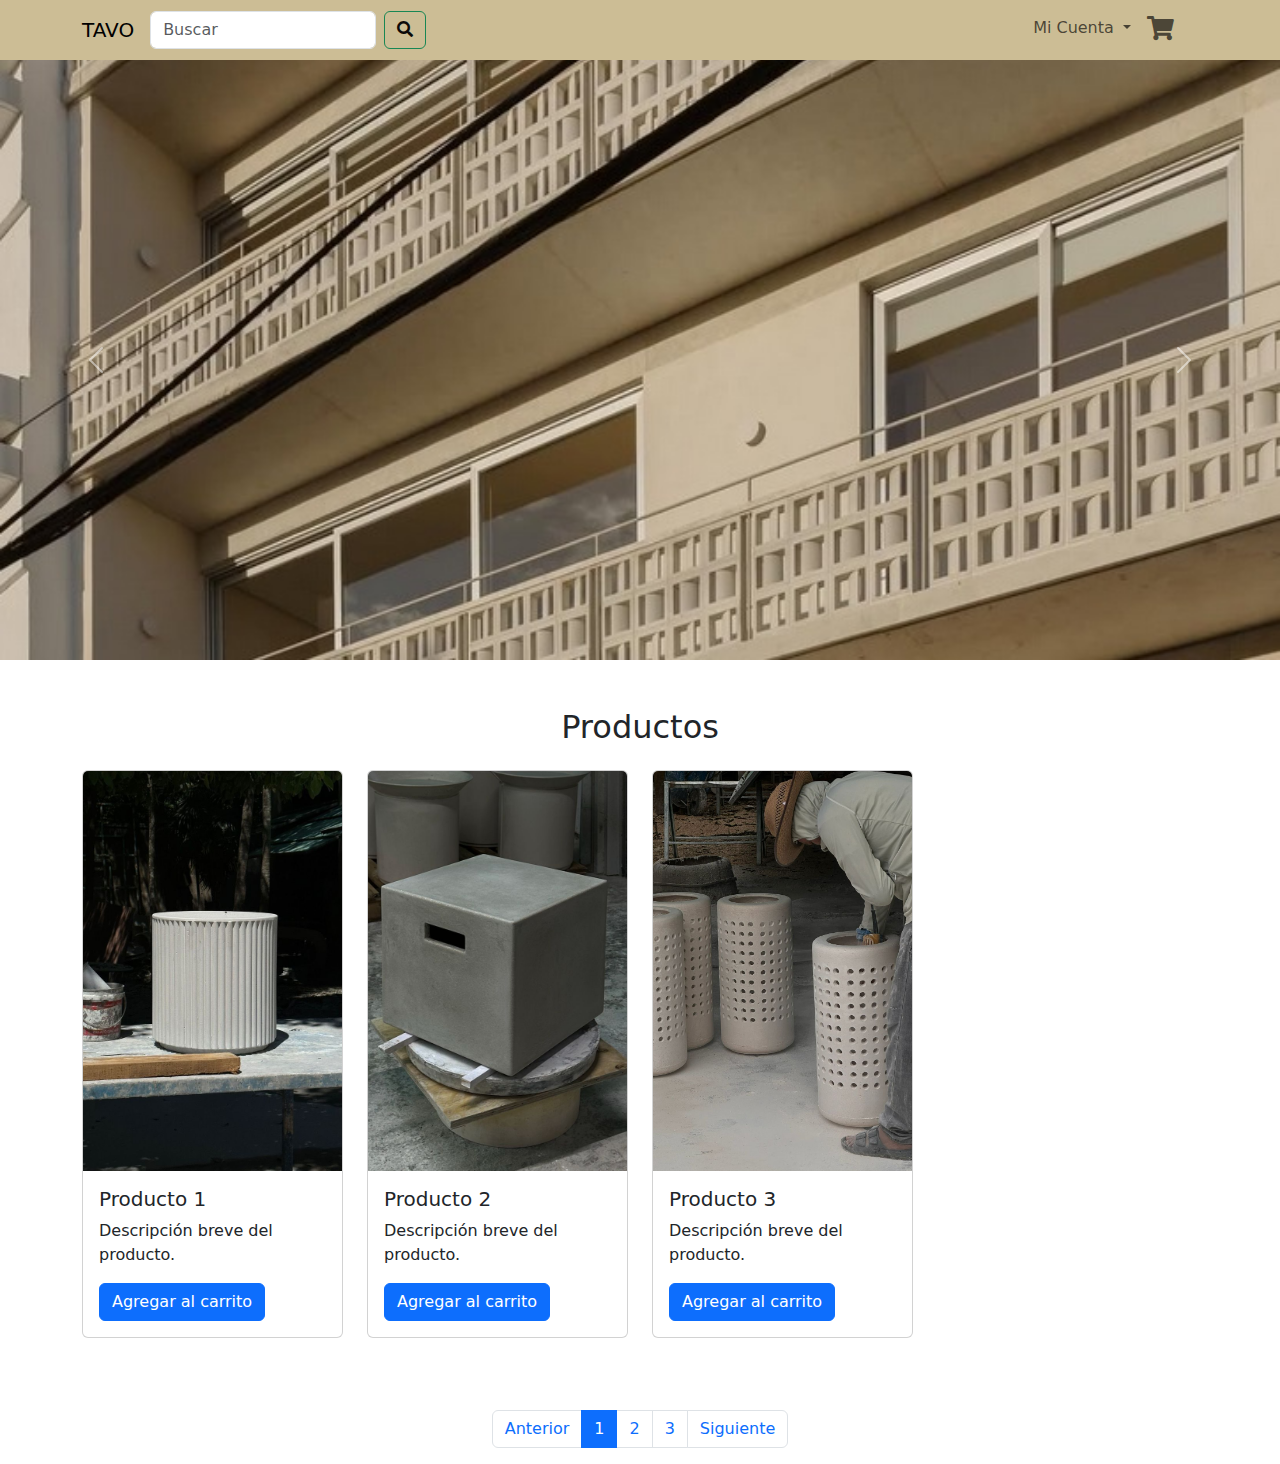
==== index.html @ ab13b632 "commit final" ====
<!DOCTYPE html>
<html lang="en">
<head>
    <meta charset="UTF-8">
    <meta name="viewport" content="width=device-width, initial-scale=1.0">
    <title>Document</title>
    <link rel="stylesheet" href="css/styles.css">
    <link href="https://cdn.jsdelivr.net/npm/bootstrap@5.3.0/dist/css/bootstrap.min.css" rel="stylesheet">
    <link href="https://cdnjs.cloudflare.com/ajax/libs/font-awesome/5.15.4/css/all.min.css" rel="stylesheet">
    <script src="https://cdn.jsdelivr.net/npm/bootstrap@5.3.0/dist/js/bootstrap.bundle.min.js"></script>
</head>

<body>
   <!-- Navbar -->
    <nav class="navbar navbar-expand-lg" id="mi-navbar">
        <div class="container">

            <a class="navbar-brand" href="#">TAVO</a>

             <!-- Barra de búsqueda -->
             <form class="d-flex me-3">
                <input class="form-control me-2" type="search" placeholder="Buscar" aria-label="Buscar">
                <button class="btn btn-outline-success" type="submit">
                    <i class="fas fa-search lupa-icon"></i>
                </button>
            </form>


            <button class="navbar-toggler" type="button" data-bs-toggle="collapse" data-bs-target="#navbarNav">
                <span class="navbar-toggler-icon"></span>
            </button>

            <div class="collapse navbar-collapse" id="navbarNav">
                <ul class="navbar-nav ms-auto">
                    <!-- Dropdown para Mi Cuenta -->
                    <li class="nav-item dropdown">
                        <a class="nav-link dropdown-toggle" href="#" id="navbarDropdown" role="button" data-bs-toggle="dropdown" aria-expanded="false">
                            Mi Cuenta
                        </a>
                        <ul class="dropdown-menu" aria-labelledby="navbarDropdown">
                            <li><a class="dropdown-item" href="#" data-bs-toggle="modal" data-bs-target="#loginModal">Iniciar sesión</a></li>
                            <li><a class="dropdown-item" href="#" data-bs-toggle="modal" data-bs-target="#registerModal">Registrarse</a></li>
                            <li><a class="dropdown-item" href="orders.html">Mis Pedidos</a></li>
                        </ul>
                    </li>
                    <!-- Ícono del carrito de compras -->
                    <li class="nav-item d-flex align-items-center">
                        <a href="shopping_cart.html" class="nav-link">
                        <i class="fas fa-shopping-cart" style="font-size: 1.5rem;"></i>
                    </li>
                </ul>
            </div>
        </div>
    </nav>



    <!-- Modal de Ingreso -->
    <div class="modal fade" id="loginModal" tabindex="-1" aria-labelledby="loginModalLabel" aria-hidden="true">
        <div class="modal-dialog">
            <div class="modal-content">
                <div class="modal-header">
                    <h5 class="modal-title" id="loginModalLabel">Ingresar</h5>
                    <button type="button" class="btn-close" data-bs-dismiss="modal" aria-label="Close"></button>
                </div>
                <div class="modal-body">
                    <form>
                        <div class="mb-3">
                            <label for="email" class="form-label">Correo</label>
                            <div class="input-group">
                                <input type="email" class="form-control" id="email" placeholder="Ingresa tu correo" required>
                                <span class="input-group-text"><i class="fas fa-user"></i></span>
                            </div>
                        </div>
                        <div class="mb-3">
                            <label for="password" class="form-label">Password</label>
                            <div class="input-group">
                                <input type="password" class="form-control" id="password" placeholder="Ingresa tu contraseña" required>
                                <span class="input-group-text"><i class="fas fa-key"></i></span>
                            </div>
                        </div>
                        <div class="d-flex justify-content-center">
                            <button type="submit" class="btn btn-success w-100">Login</button>
                        </div>
                    </form>
                </div>
                <div class="modal-footer d-flex justify-content-end">
                    <span>No tienes cuenta? <a href="#" data-bs-dismiss="modal" data-bs-toggle="modal" data-bs-target="#registerModal">Regístrate aquí</a></span>
                </div>
            </div>
        </div>
    </div>

    <!-- Modal de Registro -->
    <div class="modal fade" id="registerModal" tabindex="-1" aria-labelledby="registerModalLabel" aria-hidden="true">
        <div class="modal-dialog">
            <div class="modal-content">
                <div class="modal-header">
                    <h5 class="modal-title" id="registerModalLabel">Registrar usuario</h5>
                    <button type="button" class="btn-close" data-bs-dismiss="modal" aria-label="Close"></button>
                </div>
                <div class="modal-body">
                    <form>
                        <div class="row mb-3">
                            <div class="col-6">
                                <input type="text" class="form-control" placeholder="Nombre(s)" required pattern="[A-Za-zÁÉÍÓÚáéíóúÑñ\s]+" title="Solo letras y espacios">
                            </div>
                            <div class="col-6">
                                <input type="text" class="form-control" placeholder="Apellidos" required pattern="[A-Za-zÁÉÍÓÚáéíóúÑñ\s]+" title="Solo letras y espacios">
                            </div>
                        </div>
                        <div class="mb-3">
                            <input type="email" class="form-control" placeholder="Tu correo" required>
                        </div>
                        <div class="mb-3">
                            <input type="password" class="form-control" placeholder="Contraseña" required 
                                pattern="(?=.*\d)(?=.*[a-z])(?=.*[A-Z]).{6,}" 
                                title="Debe contener al menos una mayúscula, una minúscula, un número y mínimo 6 caracteres">
                        </div>
                        <div class="mb-3">
                            <input type="password" class="form-control" placeholder="Confirmar contraseña" required>
                        </div>
                        <div class="d-flex justify-content-center">
                            <button type="submit" class="btn btn-success w-100">Registrarse</button>
                        </div>
                    </form>
                </div>
            </div>
        </div>
    </div>

    <!-- Carrusel -->
    <div id="carouselExample" class="carousel slide" data-bs-ride="carousel">
        <div class="carousel-inner">
            <div class="carousel-item active">
                <img src="img/construccion1.jpg" class="d-block w-100" alt="Slide 1">
            </div>
            <div class="carousel-item">
                <img src="img/taller2.jpg" class="d-block w-100" alt="Slide 2">
            </div>
            <div class="carousel-item">
                <img src="img/taller3.jpg" class="d-block w-100" alt="Slide 3">
            </div>
        </div>
        <button class="carousel-control-prev" type="button" data-bs-target="#carouselExample" data-bs-slide="prev">
            <span class="carousel-control-prev-icon"></span>
        </button>
        <button class="carousel-control-next" type="button" data-bs-target="#carouselExample" data-bs-slide="next">
            <span class="carousel-control-next-icon"></span>
        </button>
    </div>

     <!-- Sección de Productos -->
     <div class="container my-5">
        <h2 class="text-center mb-4">Productos</h2>
        <div class="row d-flex align-items-stretch">
            <div class="col-md-3 col-sm-6 mb-4">
                <div class="card h-100">
                    <img src="img/producto1.jpg" class="card-img-top" alt="Producto">
                    <div class="card-body">
                        <h5 class="card-title">Producto 1</h5>
                        <p class="card-text">Descripción breve del producto.</p>
                        <a href="#" class="btn btn-primary">Agregar al carrito</a>
                    </div>
                </div>
            </div>
            <div class="col-md-3 col-sm-6 mb-4">
                <div class="card h-100">
                    <img src="img/producto2.jpg" class="card-img-top" alt="Producto">
                    <div class="card-body">
                        <h5 class="card-title">Producto 2</h5>
                        <p class="card-text">Descripción breve del producto.</p>
                        <a href="#" class="btn btn-primary">Agregar al carrito</a>
                    </div>
                </div>
            </div>
            <div class="col-md-3 col-sm-6 mb-4">
                <div class="card h-100">
                    <img src="img/producto3.jpg" class="card-img-top" alt="Producto">
                    <div class="card-body">
                        <h5 class="card-title">Producto 3</h5>
                        <p class="card-text">Descripción breve del producto.</p>
                        <a href="#" class="btn btn-primary">Agregar al carrito</a>
                    </div>
                </div>
            </div>
            <!-- Repetir para más productos -->
        </div>
    </div>
    
    <!-- Paginación -->
    <nav>
        <ul class="pagination justify-content-center">
            <li class="page-item"><a class="page-link" href="#">Anterior</a></li>
            <li class="page-item active"><a class="page-link" href="#">1</a></li>
            <li class="page-item"><a class="page-link" href="#">2</a></li>
            <li class="page-item"><a class="page-link" href="#">3</a></li>
            <li class="page-item"><a class="page-link" href="#">Siguiente</a></li>
        </ul>
    </nav>
</body>
</html>
---- css/styles.css ----
.card-img-top {
    width: 100%;
    height: 400px; 
    object-fit: cover; 
}

#carouselExample {
    position: relative;
    width: 100%; 
    overflow: hidden; 
    height: 600px; 
}


#carouselExample .carousel-item img {
    width: 100%;
    height: 600px; 
    object-fit: cover;
    object-position: bottom center; 
}

#mi-navbar {
    background-color: #ccbd95; 
}

.lupa-icon {
    color: #0c0a09; 
}

.product-image {
    width: 150px;  
    height: 150px; 
    object-fit: cover; 
}

.media-right img {
    width: 1000px; 
    height: 300px; 
    object-fit: cover; 
}
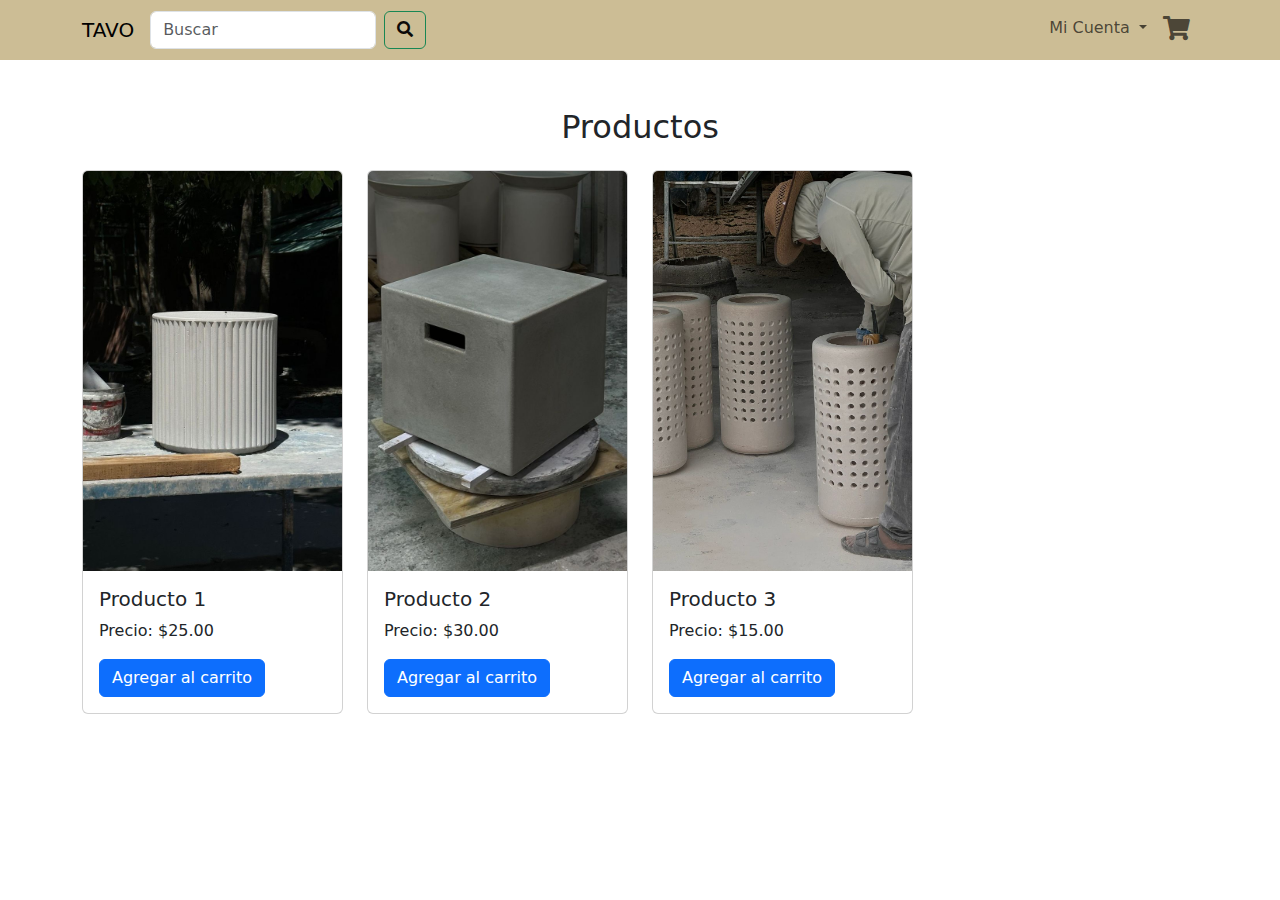
==== commit 8a064447: "nombre" ====
--- a/index.html
+++ b/index.html
@@ -3,36 +3,28 @@
 <head>
     <meta charset="UTF-8">
     <meta name="viewport" content="width=device-width, initial-scale=1.0">
-    <title>Document</title>
-    <link rel="stylesheet" href="css/styles.css">
+    <title>TAVO</title>
+    <link rel="stylesheet" href="../css/styles.css">
     <link href="https://cdn.jsdelivr.net/npm/bootstrap@5.3.0/dist/css/bootstrap.min.css" rel="stylesheet">
     <link href="https://cdnjs.cloudflare.com/ajax/libs/font-awesome/5.15.4/css/all.min.css" rel="stylesheet">
     <script src="https://cdn.jsdelivr.net/npm/bootstrap@5.3.0/dist/js/bootstrap.bundle.min.js"></script>
+    <script src="../js/ecommerce.js"></script>
 </head>
-
 <body>
-   <!-- Navbar -->
     <nav class="navbar navbar-expand-lg" id="mi-navbar">
         <div class="container">
-
-            <a class="navbar-brand" href="#">TAVO</a>
-
-             <!-- Barra de búsqueda -->
-             <form class="d-flex me-3">
+            <a class="navbar-brand" href="index.html">TAVO</a>
+            <form class="d-flex me-3">
                 <input class="form-control me-2" type="search" placeholder="Buscar" aria-label="Buscar">
                 <button class="btn btn-outline-success" type="submit">
                     <i class="fas fa-search lupa-icon"></i>
                 </button>
             </form>
-
-
             <button class="navbar-toggler" type="button" data-bs-toggle="collapse" data-bs-target="#navbarNav">
                 <span class="navbar-toggler-icon"></span>
             </button>
-
             <div class="collapse navbar-collapse" id="navbarNav">
                 <ul class="navbar-nav ms-auto">
-                    <!-- Dropdown para Mi Cuenta -->
                     <li class="nav-item dropdown">
                         <a class="nav-link dropdown-toggle" href="#" id="navbarDropdown" role="button" data-bs-toggle="dropdown" aria-expanded="false">
                             Mi Cuenta
@@ -43,17 +35,24 @@
                             <li><a class="dropdown-item" href="orders.html">Mis Pedidos</a></li>
                         </ul>
                     </li>
-                    <!-- Ícono del carrito de compras -->
                     <li class="nav-item d-flex align-items-center">
                         <a href="shopping_cart.html" class="nav-link">
-                        <i class="fas fa-shopping-cart" style="font-size: 1.5rem;"></i>
+                            <i class="fas fa-shopping-cart" style="font-size: 1.5rem;"></i>
+                        </a>
                     </li>
                 </ul>
             </div>
         </div>
     </nav>
 
-
+    
+    <!-- Carrusel de Productos -->
+    <div class="container my-5">
+        <h2 class="text-center mb-4">Productos</h2>
+        <div id="carouselProducts" class="row">
+            <!-- Los productos se cargarán aquí dinámicamente -->
+        </div>
+    </div>
 
     <!-- Modal de Ingreso -->
     <div class="modal fade" id="loginModal" tabindex="-1" aria-labelledby="loginModalLabel" aria-hidden="true">
@@ -129,74 +128,7 @@
         </div>
     </div>
 
-    <!-- Carrusel -->
-    <div id="carouselExample" class="carousel slide" data-bs-ride="carousel">
-        <div class="carousel-inner">
-            <div class="carousel-item active">
-                <img src="img/construccion1.jpg" class="d-block w-100" alt="Slide 1">
-            </div>
-            <div class="carousel-item">
-                <img src="img/taller2.jpg" class="d-block w-100" alt="Slide 2">
-            </div>
-            <div class="carousel-item">
-                <img src="img/taller3.jpg" class="d-block w-100" alt="Slide 3">
-            </div>
-        </div>
-        <button class="carousel-control-prev" type="button" data-bs-target="#carouselExample" data-bs-slide="prev">
-            <span class="carousel-control-prev-icon"></span>
-        </button>
-        <button class="carousel-control-next" type="button" data-bs-target="#carouselExample" data-bs-slide="next">
-            <span class="carousel-control-next-icon"></span>
-        </button>
-    </div>
-
-     <!-- Sección de Productos -->
-     <div class="container my-5">
-        <h2 class="text-center mb-4">Productos</h2>
-        <div class="row d-flex align-items-stretch">
-            <div class="col-md-3 col-sm-6 mb-4">
-                <div class="card h-100">
-                    <img src="img/producto1.jpg" class="card-img-top" alt="Producto">
-                    <div class="card-body">
-                        <h5 class="card-title">Producto 1</h5>
-                        <p class="card-text">Descripción breve del producto.</p>
-                        <a href="#" class="btn btn-primary">Agregar al carrito</a>
-                    </div>
-                </div>
-            </div>
-            <div class="col-md-3 col-sm-6 mb-4">
-                <div class="card h-100">
-                    <img src="img/producto2.jpg" class="card-img-top" alt="Producto">
-                    <div class="card-body">
-                        <h5 class="card-title">Producto 2</h5>
-                        <p class="card-text">Descripción breve del producto.</p>
-                        <a href="#" class="btn btn-primary">Agregar al carrito</a>
-                    </div>
-                </div>
-            </div>
-            <div class="col-md-3 col-sm-6 mb-4">
-                <div class="card h-100">
-                    <img src="img/producto3.jpg" class="card-img-top" alt="Producto">
-                    <div class="card-body">
-                        <h5 class="card-title">Producto 3</h5>
-                        <p class="card-text">Descripción breve del producto.</p>
-                        <a href="#" class="btn btn-primary">Agregar al carrito</a>
-                    </div>
-                </div>
-            </div>
-            <!-- Repetir para más productos -->
-        </div>
-    </div>
+   
     
-    <!-- Paginación -->
-    <nav>
-        <ul class="pagination justify-content-center">
-            <li class="page-item"><a class="page-link" href="#">Anterior</a></li>
-            <li class="page-item active"><a class="page-link" href="#">1</a></li>
-            <li class="page-item"><a class="page-link" href="#">2</a></li>
-            <li class="page-item"><a class="page-link" href="#">3</a></li>
-            <li class="page-item"><a class="page-link" href="#">Siguiente</a></li>
-        </ul>
-    </nav>
 </body>
-</html>+</html>
